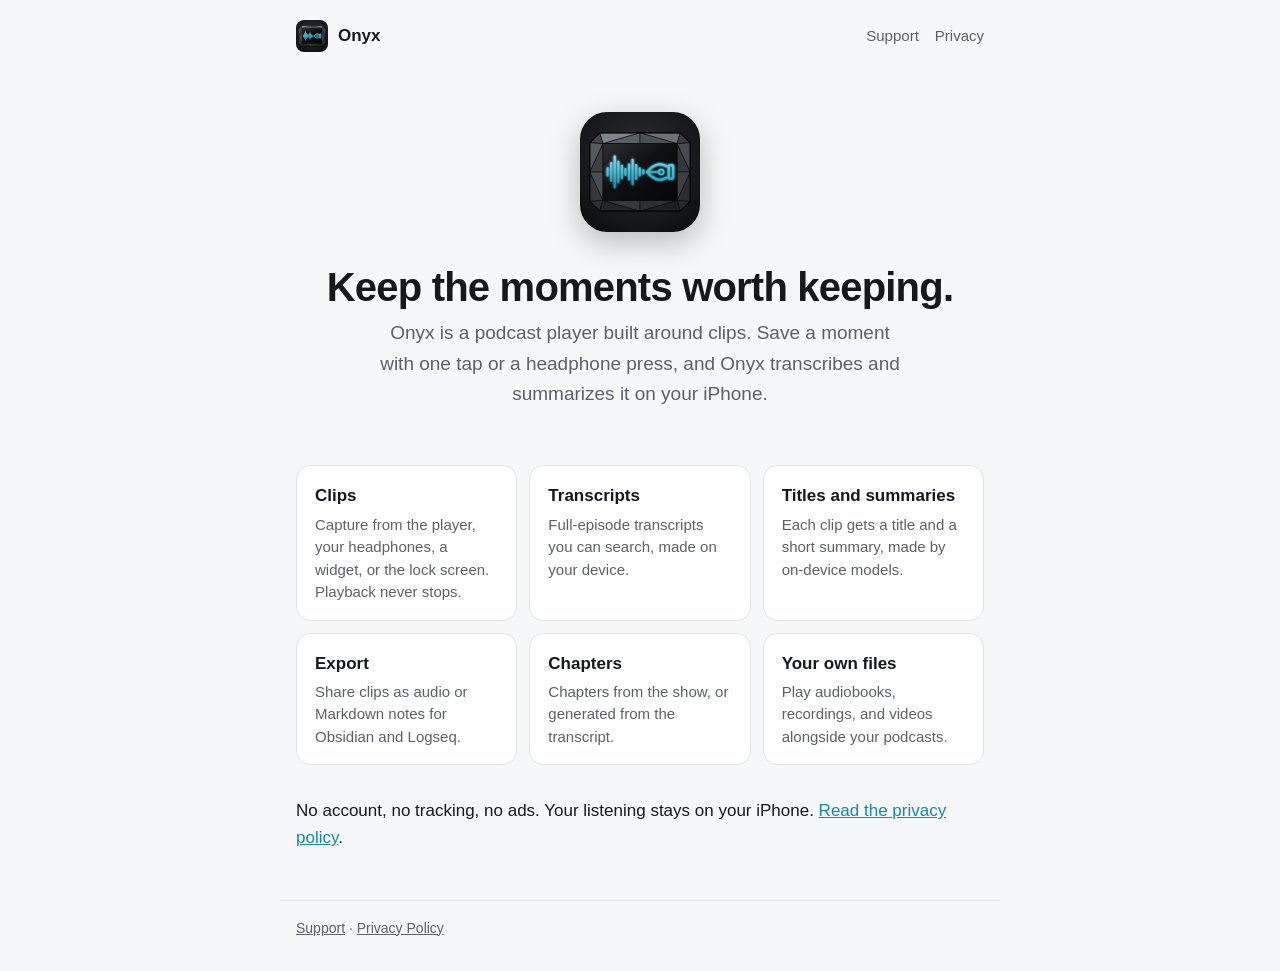
==== index.html @ 2ae06304 "Onyx website: home, support, and privacy policy" ====
<!doctype html>
<html lang="en">
<head>
  <meta charset="utf-8">
  <meta name="viewport" content="width=device-width, initial-scale=1">
  <title>Onyx Podcast Player</title>
  <meta name="description" content="A podcast player built around clips. Save the moments worth keeping, with transcripts and summaries made on your iPhone.">
  <link rel="icon" href="icon.svg" type="image/svg+xml">
  <link rel="stylesheet" href="style.css">
</head>
<body>
  <header class="site">
    <a class="brand" href="./"><img src="icon.svg" alt="">Onyx</a>
    <nav><a href="support.html">Support</a><a href="privacy.html">Privacy</a></nav>
  </header>
  <main>
    <section class="hero">
      <img src="icon.svg" alt="Onyx app icon">
      <h1>Keep the moments worth keeping.</h1>
      <p>Onyx is a podcast player built around clips. Save a moment with one tap or a headphone press, and Onyx transcribes and summarizes it on your iPhone.</p>
    </section>

    <section class="features" aria-label="Features">
      <div class="card"><h3>Clips</h3><p>Capture from the player, your headphones, a widget, or the lock screen. Playback never stops.</p></div>
      <div class="card"><h3>Transcripts</h3><p>Full-episode transcripts you can search, made on your device.</p></div>
      <div class="card"><h3>Titles and summaries</h3><p>Each clip gets a title and a short summary, made by on-device models.</p></div>
      <div class="card"><h3>Export</h3><p>Share clips as audio or Markdown notes for Obsidian and Logseq.</p></div>
      <div class="card"><h3>Chapters</h3><p>Chapters from the show, or generated from the transcript.</p></div>
      <div class="card"><h3>Your own files</h3><p>Play audiobooks, recordings, and videos alongside your podcasts.</p></div>
    </section>

    <p>No account, no tracking, no ads. Your listening stays on your iPhone. <a href="privacy.html">Read the privacy policy</a>.</p>
  </main>
  <footer class="site">
    <a href="support.html">Support</a> · <a href="privacy.html">Privacy Policy</a>
  </footer>
</body>
</html>
---- style.css ----
:root {
  --bg: #f6f7f8;
  --surface: #ffffff;
  --text: #16181b;
  --muted: #5c6066;
  --line: #e1e3e6;
  --accent: #1588ad;
  --max: 720px;
  color-scheme: light dark;
}

@media (prefers-color-scheme: dark) {
  :root {
    --bg: #0b0c0e;
    --surface: #16181b;
    --text: #eceef0;
    --muted: #9ba0a7;
    --line: #2c2f34;
    --accent: #8ae4f4;
  }
}

* { box-sizing: border-box; }

body {
  margin: 0;
  background: var(--bg);
  color: var(--text);
  font: 17px/1.6 -apple-system, BlinkMacSystemFont, "SF Pro Text", "Helvetica Neue", Arial, sans-serif;
  -webkit-text-size-adjust: 100%;
}

a { color: var(--accent); }

header.site, main, footer.site {
  max-width: var(--max);
  margin: 0 auto;
  padding: 0 16px;
}

header.site {
  display: flex;
  align-items: center;
  justify-content: space-between;
  gap: 12px;
  padding-top: 20px;
  padding-bottom: 20px;
}

.brand {
  display: flex;
  align-items: center;
  gap: 10px;
  color: var(--text);
  text-decoration: none;
  font-weight: 600;
}

.brand img { width: 32px; height: 32px; border-radius: 8px; }

nav a {
  color: var(--muted);
  text-decoration: none;
  margin-left: 16px;
  font-size: 15px;
}

nav a:hover, nav a[aria-current="page"] { color: var(--text); }

.hero { text-align: center; padding: 40px 0 24px; }
.hero img { width: 120px; height: 120px; border-radius: 27px; box-shadow: 0 10px 30px rgba(0,0,0,.25); }
.hero h1 { font-size: 40px; line-height: 1.15; margin: 24px 0 8px; letter-spacing: -0.02em; }
.hero p { color: var(--muted); font-size: 19px; margin: 0 auto; max-width: 520px; }

.features {
  display: grid;
  grid-template-columns: repeat(auto-fit, minmax(200px, 1fr));
  gap: 12px;
  margin: 32px 0;
}

.card {
  background: var(--surface);
  border: 1px solid var(--line);
  border-radius: 14px;
  padding: 16px 18px;
}

.card h3 { margin: 0 0 4px; font-size: 17px; }
.card p { margin: 0; color: var(--muted); font-size: 15px; line-height: 1.5; }

h1 { font-size: 32px; line-height: 1.2; letter-spacing: -0.01em; }
h2 { font-size: 21px; margin-top: 36px; }
.updated { color: var(--muted); font-size: 15px; margin-top: -8px; }

details {
  background: var(--surface);
  border: 1px solid var(--line);
  border-radius: 12px;
  padding: 12px 16px;
  margin: 10px 0;
}

summary { cursor: pointer; font-weight: 600; }
details p, details ul { margin: 10px 0 2px; }

.contact {
  background: var(--surface);
  border: 1px solid var(--line);
  border-radius: 14px;
  padding: 18px;
  margin: 24px 0;
}

footer.site {
  border-top: 1px solid var(--line);
  margin-top: 48px;
  padding-top: 16px;
  padding-bottom: 32px;
  color: var(--muted);
  font-size: 14px;
}

footer.site a { color: var(--muted); }

@media (max-width: 480px) {
  .hero h1 { font-size: 32px; }
  nav a { margin-left: 12px; }
}
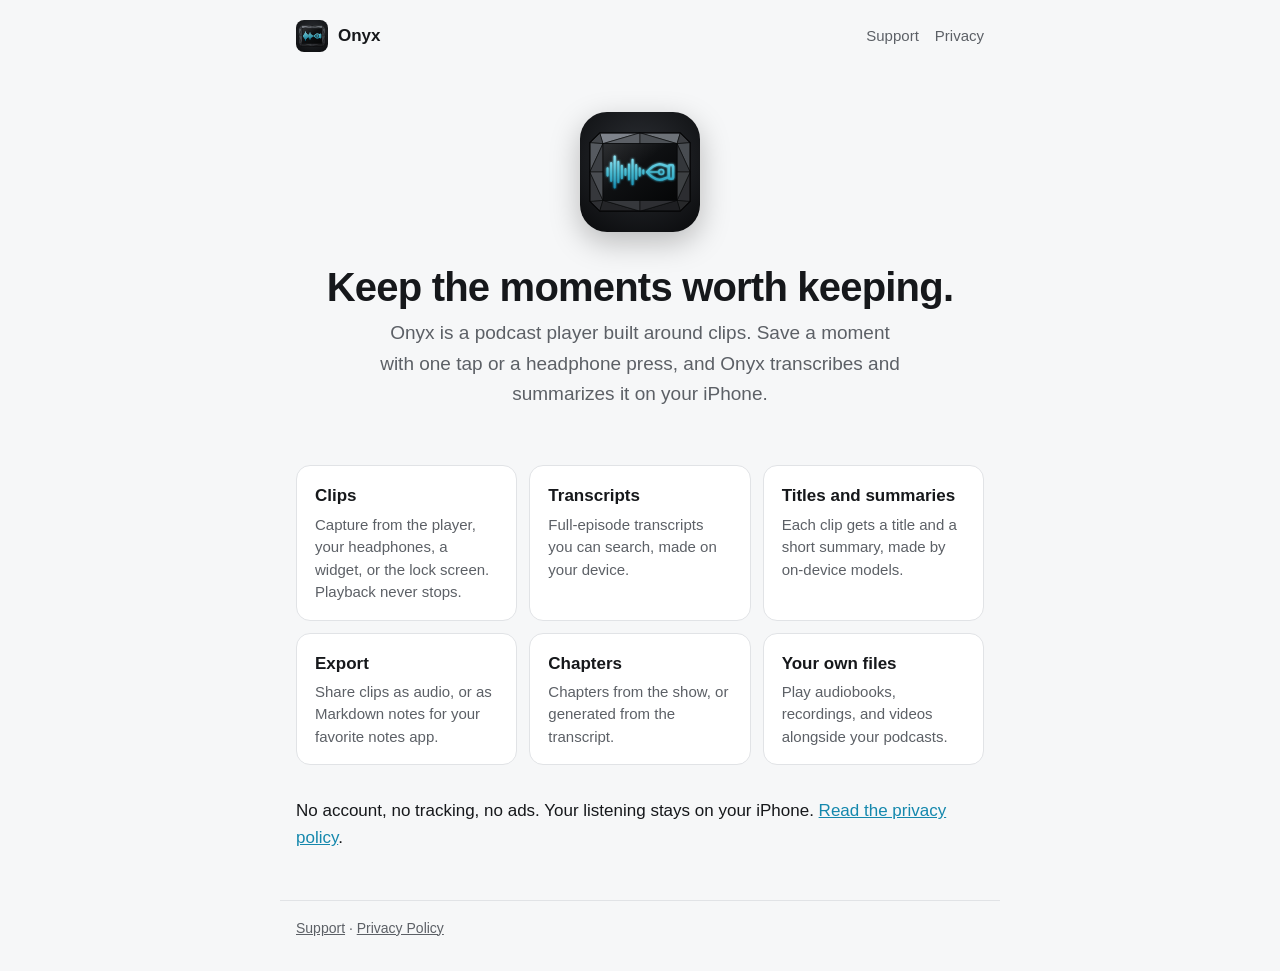
==== commit 27ddd31e: "Keep the site generic: no other apps named" ====
--- a/index.html
+++ b/index.html
@@ -24,7 +24,7 @@
       <div class="card"><h3>Clips</h3><p>Capture from the player, your headphones, a widget, or the lock screen. Playback never stops.</p></div>
       <div class="card"><h3>Transcripts</h3><p>Full-episode transcripts you can search, made on your device.</p></div>
       <div class="card"><h3>Titles and summaries</h3><p>Each clip gets a title and a short summary, made by on-device models.</p></div>
-      <div class="card"><h3>Export</h3><p>Share clips as audio or Markdown notes for Obsidian and Logseq.</p></div>
+      <div class="card"><h3>Export</h3><p>Share clips as audio, or as Markdown notes for your favorite notes app.</p></div>
       <div class="card"><h3>Chapters</h3><p>Chapters from the show, or generated from the transcript.</p></div>
       <div class="card"><h3>Your own files</h3><p>Play audiobooks, recordings, and videos alongside your podcasts.</p></div>
     </section>
